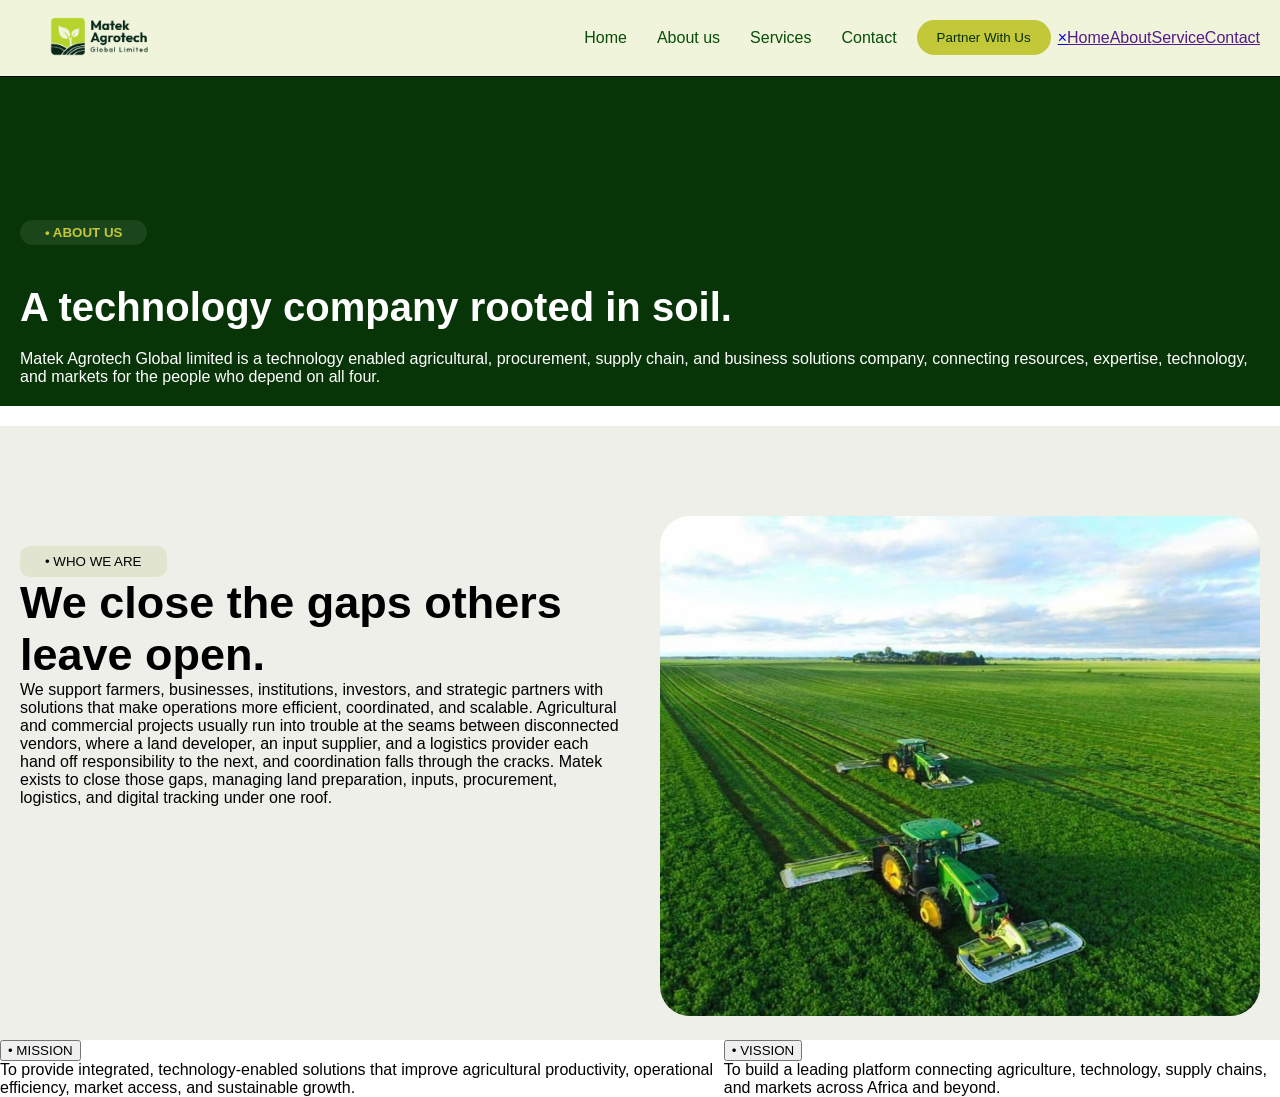
==== About.html @ 4105e04c "about" ====
<!DOCTYPE html>
<html lang="en">
<head>
    <meta charset="UTF-8">
    <meta name="viewport" content="width=device-width, initial-scale=1.0">
    <title>About</title>
    <link rel="stylesheet" href="index.css">
</head>
<body>
    <header>
        <div class="hero">
        <div class="logo"><img src="matek-logo - Copy.png" alt=""></div>
        <div class="nav-top">
            <nav class="list">
            <ul>
                <li><a href="index.html">Home</a></li>
                <li><a href="About.html">About us</a></li>
                <li><a href="service.html">Services</a></li>
                <li><a href="contact.html">Contact</a></li>
            </ul>
        </nav>
        <div class="nav-toogle">
        <div class="wiith"><button><a href="">Partner With Us</a></button></div>
       <button class="menu-icon">&#9776</button>
        <a href="#">&times;</a>
        <a href="">Home</a>
        <a href="">About</a>
        <a href="">Service</a>
        <a href="">Contact</a>
        </div>
       
       </div>
    </div>
</header>
<section class="Hope">
<div>
    <button>• ABOUT US</button>
    <h2>A technology company rooted in soil.</h2>
    <p>Matek Agrotech Global limited is a technology enabled agricultural, procurement, supply chain, and business solutions company, connecting resources, expertise, technology, and markets for the people who depend on all four.</p>
</div>
</section>
<section class="tired">
    <div class="otun">
      <button>• WHO WE ARE</button>
      <h2>We close the gaps others leave open.</h2>
      <p>We support farmers, businesses, institutions, investors, and strategic partners with solutions that make operations more efficient, coordinated, and scalable. Agricultural and commercial projects usually run into trouble at the seams between disconnected vendors, where a land developer, an input supplier, and a logistics provider each hand off responsibility to the next, and coordination falls through the cracks. Matek exists to close those gaps, managing land preparation, inputs, procurement, logistics, and digital tracking under one roof.</p>
    </div>
    <div class="osi">
        <img src="about-machinery.jpg" alt="Tractor working in a farm">
    </div>
</section>
<section class="Pledge">
    <div class="mission">
        <button>• MISSION</button>
        <p>To provide integrated, technology-enabled solutions that improve agricultural productivity, operational efficiency, market access, and sustainable growth.</p>
    </div>
    <div class="vission">
        <button>• VISSION</button>
        <p>To build a leading platform connecting agriculture, technology, supply chains, and markets across Africa and beyond.</p>
    </div>
</section>
</body>
</html>
---- index.css ----
*{

    margin: 0px;
    font-family: 'Segoe UI', Tahoma, Geneva, Verdana, sans-serif;
}
.hero{
    display: flex;
    justify-content: space-between;
    background-color: rgb(239, 244, 219);
    position: fixed;
    width: 100%;
    padding: 15px 10px;
    box-shadow: #000 0px 1px;
}
.hero nav ul {
    display: flex;
    gap: 10px;
    margin-left: 200px;
}
.nav-top{
    display: flex;
    align-items: center;
}
.hero nav ul li{
    list-style: none;
    margin-right: 20px;
   
}
.hero nav{
    display: flex;
}

.hero nav ul a{
    text-decoration: none;
    color: rgb(8, 77, 8);

}
.hero nav ul li a:hover{
    color: black;
    padding: 6px 16px;
    background-color: rgb(216, 223, 187);
    border-radius: 100px;
}
.logo img{
    width: 100px;
    margin-left: 40px;
}
.wiith button {
    background-color:#C2C837;
    padding: 10px 20px;
    border-radius: 20px;
    border: none;
    margin-right: 7px;
}
.wiith a{
    color: rgb(7, 45, 8);
    text-decoration: none;
}
.nav-toogle{
    display: flex;
    margin-right: 30px;
    align-items: center;
}
.menu-icon{
    display: none;
    padding: 2px;
}
.menu-icon:hover{
    cursor: pointer;
}
.split{
    display: flex;
    padding-top: 200px;
    background-image: url(hero-farmland.jpg);
    justify-content: space-between;
    color: white;
    margin-top: 0px;
    padding-bottom: 0px;
    inset: 0px;
}
.contxt{
    background-color: rgba(255, 255, 255, 0.08);
    padding: 12px 25px;
    border-radius: 100px;
    color: #D6E14C;
    border: none;
    margin-bottom: 20px;
    letter-spacing: 2px;
}
.partn {
    background-color:#C2C837 ;
    padding: 12px 25px;
    border-radius: 100px;
    border: none;
}
.partn a{
    text-decoration: none;
    color: black;
    font-weight: 700;
    font-size: 16px;
}
.partnership{
    width: 100%;
    height: 600px;
    background: linear-gradient(to left, rgba(3, 15, 0, 0), rgb(5, 26, 3));
    margin-top: -129px;
    padding-top: 130px;
    padding-left: 70px;
  
}
.partnership h3{
    margin-bottom: 20px;
}
.partnership p{
    margin-bottom: 30px;
}
.partn a:hover{
    color: black;
}
.Explore{
    border-radius: 100px;
    background-color: transparent;
    padding: 12px 25px;
    border-color: white;
}
.Explore a{
    color: white;
    text-decoration: none;
    font-weight: 700;
    font-size: 16px;
}
.split h3{
    font-size: 50px;
}
.slider img{
    width: 500px;
    border-radius: 20px;
    margin-right: 30px;
}
.hero-btn{
    display: flex;
    gap: 20px;
}
.About{
    display: flex;
    justify-self: center;
    gap: 100px;
    background-color:rgb(238, 239, 233);
    width: 100%;
    padding: 0px;
}
.allow{
    display: flex;
    justify-content: space-between;
    padding: 50px;
}
.column{
    background-color: rgb(216, 223, 187);
    border-radius: 20px;
    padding: 30px 40px 30px 20px;
    margin: 10px;
    background-color: white;
}
.About h3{
    font-size: 70px;
}
.box{
    padding: 70px 0px 0px 10px ;
    color: rgb(117, 128, 62);
    border-radius: 20px;
}
.box h3{
    font-size: 30px;

}
.box span{
    font-size: 25px;
    display: none;
}
.learn{
    display: flex;
    gap: 200px;
    background-color: rgb(216, 223, 187);
    padding: 80px 0px 100px 50px;
}
.left{
    margin-top:50px;
}
.left h2{
    font-size: 40px;
    display: flex;
    margin-bottom: 40px;
}
.right img{
    width: 500px;
    border-radius: 20px;
    box-shadow: 20px 10px 20px black;
    margin-right: 100px;
    margin-left: 0px;
}
.exist{
    background-color: rgb(239, 244, 219);
    padding: 5px 20px;
    border-radius: 100px;


    color:black;
    border: none;
    margin-bottom: 20px;
    letter-spacing: 2px;
}
.top{
    margin-left: 30px;
}
.column{

}
.delivers{
    background-color: rgb(239, 244, 219);
    width: 100%;
    height: 600px;

}
.inform{
    background-color:#C2C837 ;
    padding: 12px 25px;
    border-radius: 100px;
    border: none;
    font-weight: 700;
    margin-top: 20px;
}
.top button{
    background-color:rgb(216, 223, 187); 
    border: none;
    padding: 7px 20px;
    border-radius: 100px;
    letter-spacing: 2px;
    margin: 30px 0px 20px 0px;
}
.top p{
    font-weight: 700;
    font-size: 40px;
    margin-bottom: 50px;

}

.update{
    margin-right: 20px;
    border-radius: 30px;
    height: 300px;
    padding: 10px 20px 50px 30px;
    background-color: rgb(239, 244, 219);
}
.updatee{
    display: flex;
    flex-grow: 20px;
    margin-bottom: 100px;
    padding-left: 10px;
    justify-self: center;
}
.connect{
    padding: 20px 0px 0px 40px;
    background-color:rgb(216, 223, 187);
}
.connect p{
    justify-self: center;
    font-size: 18px;
}
.connect h3{
    justify-self: center;
    text-align: center;
    font-size: 30px;
    padding: 30px;
}
.Market{
    justify-self: center;
}
.Market button{
    background-color:rgb(239, 244, 219);
    border: none;
    padding: 8px 20px;
    border-radius: 100px;

}
.Market h2{
    text-align: center;
    font-size: 40px;
    font-weight: 750;
}
.built{
    background-color:rgb(5, 25, 5) ;
    padding-left: 60px;
}
.serve button{
    background-color: rgba(255, 255, 255, 0.08);
    padding: 12px 25px;
    border-radius: 100px;
    color: white;
    border: none;
    margin-bottom: 20px;
    text-align: center;
    letter-spacing: 2px;   
}
.who{
    background-color: rgba(255, 255, 255, 0.08);
    padding: 8px 28px;
    border-radius: 100px;
    border: none;
    font-weight: 700;
    margin: 100px 0px 50px 0px;
    color: #C2C837 ;
}
.our{
    background-color:#C2C837;
    padding: 12px 25px;
    border-radius: 100px;
    border: none;
    font-weight: 700;
    margin-top: 20px;
}

.built h2{
    margin-bottom: 30px;
    font-size: 50px;
}
.whom{
    color: white;
    padding-bottom: 100px;
}
.Build-on{
    background-color: rgb(239, 244, 219);
    padding-bottom: 100px;
}
.why button{
    background-color: rgb(216, 223, 187);
    border: none;
    padding: 8px 28px ;
    border-radius: 100px;
    margin: 90px 0px 60px 50px;
}
.why h2{
    font-size: 40px;
    color: rgb(5, 25, 5);
    margin-left: 30px;
}
.Ready {
    background-color:rgb(7, 45, 8) ;
    max-width: 95%;
    text-align: center;
    justify-self: center;
    border-radius: 20px;
    height: 350px;
    align-items: center;
}
.Ready h2{
    color: white;
    margin-top: 80px;
    padding-top: 50px;
    font-weight: 700;
    font-size: 35px;
    padding: 50px 0px 0px 0px;
    text-align: center;
    justify-content: center;
    justify-self: center;

}
.Ready p{
    padding: 30px 50px 0px 50px;
    text-align: center;
    justify-content: center;
    justify-self: center;
    color: rgba(229, 231, 229, 0.566);
    margin-bottom: 20px;
}
.Ready button{
    background-color: #C2C837; 
    border: none;
    padding: 8px 25px;
    border-radius: 100px;
    justify-content: center;
    
}
.Ready button a{
    color:rgb(7, 45, 8);
    text-decoration: none;
    font-size: 18px;
    
}
.contact{
    display: flex;
    gap: 20px;
    background-color:rgb(7, 45, 8) ;
    padding:50px 0px 0px 0px;
    justify-content: space-between;
    

}
.contact p{
    color: white;
    font-size: 15px;
    margin-left: 40px;
    margin-top: 20px; 
}
.about img{
    width: 150px;
    margin-left: 40px;
}
.Navigate h3{
    color: #C2C837;
}
.location h3{
    color: #C2C837;
}
.meet img{
    width: 30px;
    padding: 10px;
    border-radius: 360px;
    background-color: #C2C837;
}
.socials img{
    width: 30px;
    padding: 10px;
    background-color: #C2C837;
    border-radius: 360px;
    margin-top: 20px;
}
.make{
    display: flex;
    align-items: center;

}
.make img{
    max-height: 25px;
}
.okay{
    display: flex;
    padding-bottom: 10px;
}
.Navigate nav ul a{
    text-decoration: none;
    color: white;
    margin-left: -30px;
}
.Navigate nav ul li a:hover{
    color: #C2C837;
}
.Navigate h3{
    margin-bottom: 20px;

}
.Navigate nav ul li {
    list-style: none;
}
.okay p a{
    color: white;
    text-decoration: none;
}
.okay p a:hover{
    color: #C2C837;

}
.touch{
    justify-self: center;
    justify-content: center;
}
.Hope{
    background-color: rgb(8, 53, 8);
    padding-top: 200px;
}
.Hope button{
    background-color: rgba(255, 255, 255, 0.08);
    border: none;
    padding: 5px 25px;
    border-radius: 20px;
    font-weight: 700;
    color: #C2C837;
    margin: 20px;
}
.Hope h2{
    color: white;
    font-size: 40px;
    margin: 20px;
}
.Hope p{
    color: white;
    margin: 20px;
    padding-bottom: 20px;
}
.otun{
    margin: 20px;
    margin-top: 50px;
}
.otun button{
    padding: 8px 25px;
    border-radius: 10px;
    border:none ;
    background-color: rgba(216, 223, 187, 0.555);
}
.otun h2{
    font-size: 45px;
}
.osi img{
    width: 600px;
    margin: 20px;
    border-radius: 30px;
    height: 500px;
}
.tired{
    display: flex;
    background-color: rgb(238, 239, 233);
    padding-top: 70px;
}
.Pledge{
    display: flex;
}
@media screen and (max-width : 768px) {
    .menu-icon{
        display:flex;
        font-size: 22px;
    }
    .hero nav{
        display: none;
    }
    .logo{
        margin-left: -20px;
    }
    .split{
        padding-top:100px;
        display: block;
        
    }
    .hero{
        position: fixed;
    }
    .partnership{
        height: 500px;
        
    }
    .slider{
        gap: 0px;
        padding: 20px 0px 20px 20px;
    }
    .slider img{
        margin-left: 30px;
    }
    .partn{
        padding: 7px 15px;
    }
    .Explore{
        padding: 7px 15px;
    }
    .hero-btn{
        margin-left: -30px;
        gap: 3px;
    }
    .Explore a{
        font-size: 13px;
    }
    .partnership h3{
        font-size: 40px;
    }
    .wiith button{
        padding: 5px 12px;
    }
    .learn{
        display: contents;
    }
    .right {
        margin: 50px 0px 70px 0px;
    }
    .contxt{
        padding: 2px 15px;
        font-size: 11px;
        margin-left: -20px;
    }
    .About{
        display: contents;
        align-items: center;
        background-color: rgb(239, 244, 219);
    }
    .box{
        width: 150px;
        background-color: rgb(238, 239, 233);
        border-radius: 20px;
        margin-bottom: 0px;
        margin-top: 20px;
        justify-self: center;
        padding: 20px 30px 20px 20px;
    }
    .box span{
        display: contents;
        background-color: #C2C837 ;
        padding: 20px;
        }
        .contact{
            display: block;
            background-color: rgb(7, 45, 8);
            padding: 100px 20px 20px 20px;
        }
        .about{
            display: contents;
         ;
        }
        .Navigate{
            margin: 30px 0px 30px 40px;
            font-size: 16px;
            
        }
        .socials{
            margin-top: 30px;
        }
        .location{
            margin: 20px 0px 25px 45px;
        }
        .make{
            margin: 0px 0px 20px 40px;
        }
        .okay{
            margin: 0px 0px 20px 40px;
        }
        .top p{
            font-size: 30px;
            margin-left: 15px;
        }
        .right img{
            width: 400px;
            margin-left: 20px;
        }
        .learn h2{
            font-size: 30px;
            margin-left: 20px;
        }
        .left p{
            margin-left: 15px;
        }
        .top button{
            margin-left: 10px;
        }
        .exist{
            margin-left: 10px;
        }
        .inform{
            margin-left: 10px;
        }
        .learn{
            font-size: 14px;
        }
        .updatee{
            display: contents;
            height: 2000px;
        }
        .update{
            width: 250px;
            justify-items: center;
            justify-self: center;
            margin-top: 20px;
        }
        .delivers{
            height: 2000px;
        }
        .box h2{
            font-size: 13px;
            color: #000;
        }
        .slider img{
    width: 450px;
    border-radius: 20px;
}
.column{
    justify-content: center;
    justify-self: center;
    background-color: white;
    padding: 40px  30px 35px 35px;
    border-radius: 50px;
    margin-bottom: 20px;
    
}
.why h2{
    padding-left: 30px;
}
.allow{
    display: block;
}
.partnership{
    width:70%;
    height: 600px;
    background: linear-gradient(to left, rgba(3, 15, 0, 0), rgb(5, 26, 3));
    margin-top: -129px;
    padding-top: 130px;
    padding-left: 70px;
  
}
.why h2{
    font-size: 35px;
    margin-bottom: 20px;
}
.Market h2{
    font-size: 30px;
}
.connect h3{
    justify-self: center;
    text-align: center;
    font-size: 20px;
    padding: 30px;
}
.tired{
    display: contents;
}
.osi img{
    width: 500px;
    flex-shrink: 200px;
}
.otun h2{
    font-size: 30px;
    margin-top: 20px;
    margin-bottom: 20px;
}
.Pledge{
    display: contents;
}
.{
    width: 100px;
    background-color: rgb(216, 223, 187);
}

}
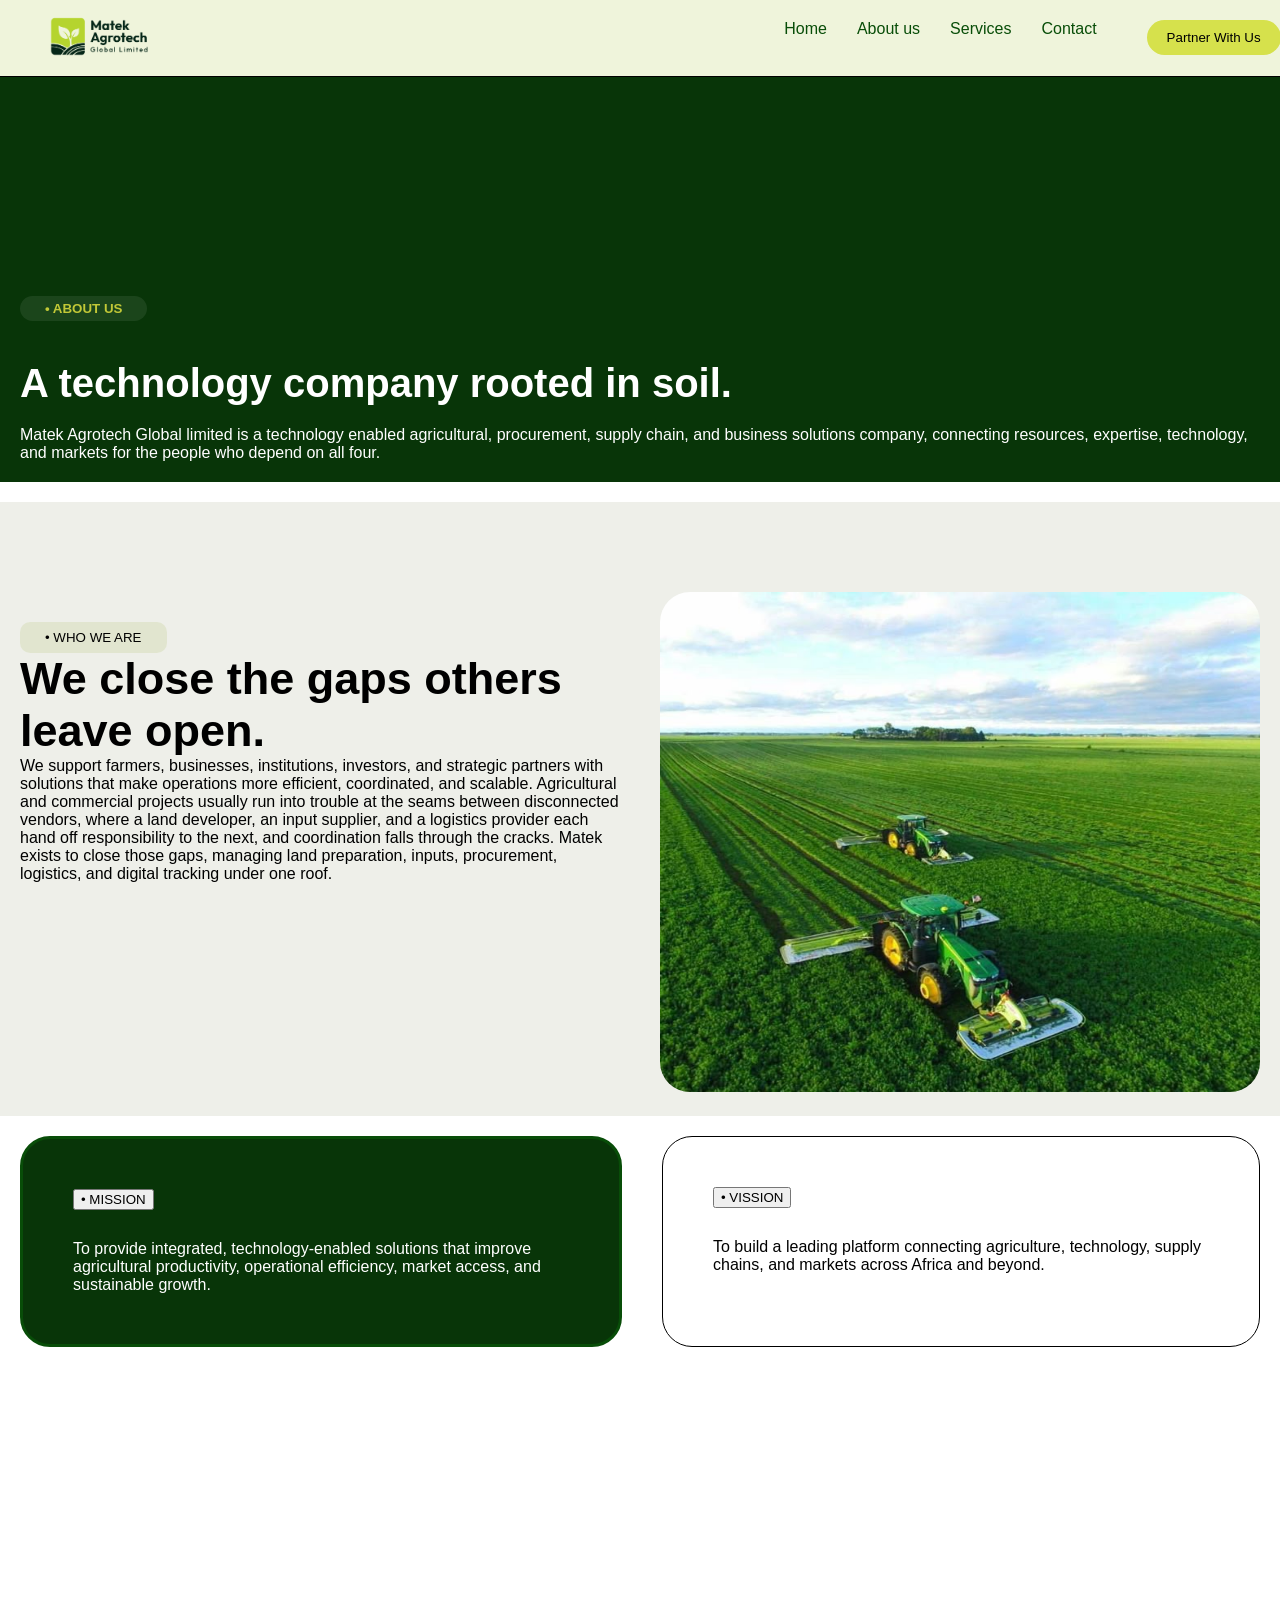
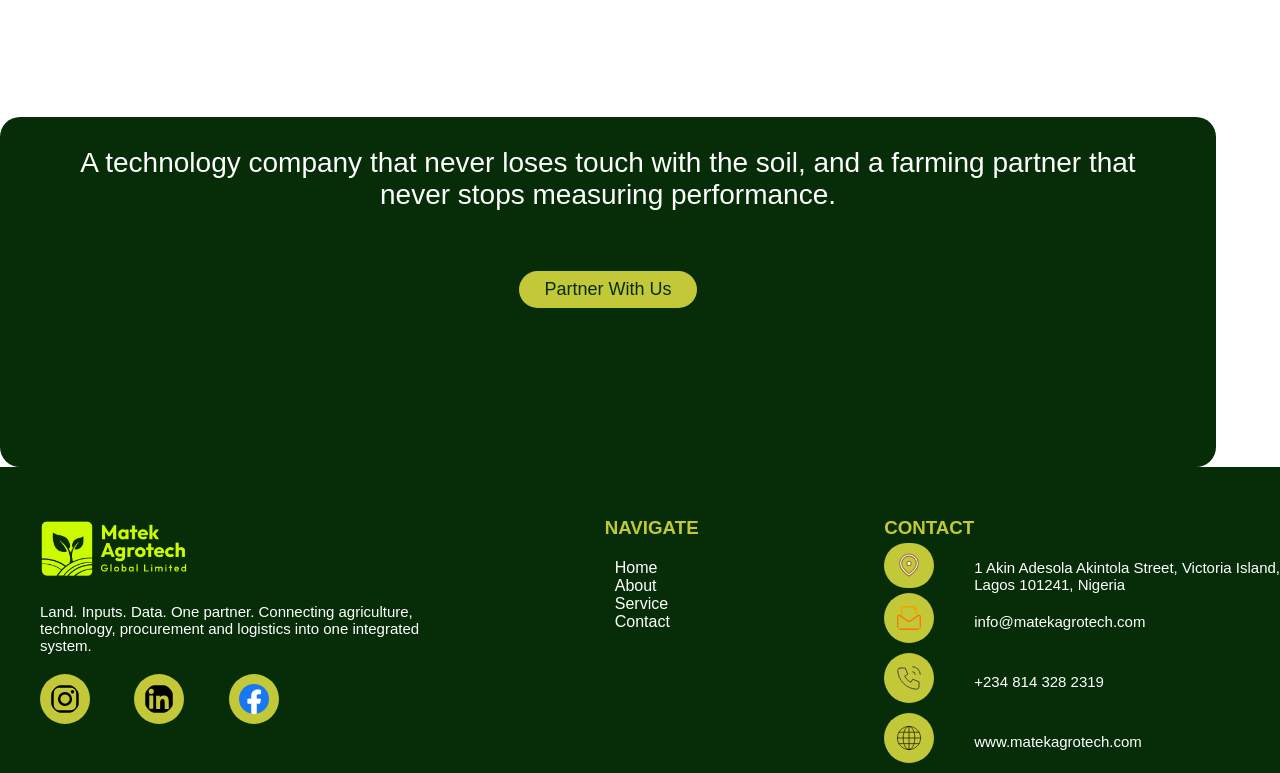
==== commit f7a97d30: "deploy" ====
--- a/About.html
+++ b/About.html
@@ -7,28 +7,24 @@
     <link rel="stylesheet" href="index.css">
 </head>
 <body>
-    <header>
+<header>
         <div class="hero">
         <div class="logo"><img src="matek-logo - Copy.png" alt=""></div>
         <div class="nav-top">
-            <nav class="list">
-            <ul>
+            <!--NAVBAR START-->
+            <nav class="navbar" id="navbar">
+            <ul class="nav-links" id="navLinks">
                 <li><a href="index.html">Home</a></li>
                 <li><a href="About.html">About us</a></li>
-                <li><a href="service.html">Services</a></li>
-                <li><a href="contact.html">Contact</a></li>
+                <li><a href="Sevice.html">Services</a></li>
+                <li><a href="Contact.html">Contact</a></li>
+                 <li><button class="cta-mobile"><a href="">Partner With Us</a></button></li>
             </ul>
+            <button class="cta-desktop"><a href="">Partner With Us</a></button>
+        <div class="hamburger" id="hamburger">&#9776</div>
+        <div class="close-btn" id="closeBtn">&times;</div>
         </nav>
-        <div class="nav-toogle">
-        <div class="wiith"><button><a href="">Partner With Us</a></button></div>
-       <button class="menu-icon">&#9776</button>
-        <a href="#">&times;</a>
-        <a href="">Home</a>
-        <a href="">About</a>
-        <a href="">Service</a>
-        <a href="">Contact</a>
-        </div>
-       
+        <!--NAVBAR END-->
        </div>
     </div>
 </header>
@@ -51,13 +47,64 @@
 </section>
 <section class="Pledge">
     <div class="mission">
-        <button>• MISSION</button>
-        <p>To provide integrated, technology-enabled solutions that improve agricultural productivity, operational efficiency, market access, and sustainable growth.</p>
+        <button class="cook">• MISSION</button>
+        <p class="goal">To provide integrated, technology-enabled solutions that improve agricultural productivity, operational efficiency, market access, and sustainable growth.</p>
     </div>
     <div class="vission">
-        <button>• VISSION</button>
-        <p>To build a leading platform connecting agriculture, technology, supply chains, and markets across Africa and beyond.</p>
+        <button class="cook">• VISSION</button>
+        <p class="goal">To build a leading platform connecting agriculture, technology, supply chains, and markets across Africa and beyond.</p>
     </div>
 </section>
+<section>
+    <div class="Ready">
+            <p class="tech">A technology company that never loses touch with the soil, and a farming partner that never stops measuring performance.</p>
+            <button class="touch"><a href="Contact">Partner With Us</a></button>
+        </div>
+</section>
+<section class="contact">
+        <div class="about">
+            <img src="matek-logo-chartreuse.png" alt="Matek Agrotech">
+            <p>Land. Inputs. Data. One partner. Connecting agriculture, <br> technology, procurement and logistics into one integrated <br> system.</p>
+            <div class="socials">
+                <img src="akar-icons--instagram-fill.svg" alt="gram">
+                <img src="akar-icons--linkedin-box-fill.svg" alt="LinkedIn">
+                <img src="logos--facebook.svg" alt="facebook">
+            </div>
+        </div>
+        <div class="Navigate">
+            <h3>NAVIGATE</h3>
+            <nav>
+                <ul>
+                    <li><a href="index.html">Home</a></li>
+                    <li><a href="About.html">About</a></li>
+                    <li><a href="Sevice.html">Service</a></li>
+                    <li><a href="Contact.html">Contact</a></li> 
+                </ul>
+            </nav>
+        </div>
+        <div class="meet">
+             <div class="location">
+              <h3>CONTACT</h3>
+        </div>
+        <div class="make">
+            <img src="fluent--location-12-regular.svg" alt="img">
+            <p>1 Akin Adesola Akintola Street, Victoria Island, <br> Lagos 101241, Nigeria</p>
+        </div>
+        <div class="okay">
+            <img src="marketeq--email-file.svg" alt="img">
+            <p><a href="mailto:info@matekagrotech.com">info@matekagrotech.com</a></p>
+        </div>
+        <div class="okay">
+            <img src="tabler--phone-call.svg" alt="img">
+            <p><a href="tel:+234 814 328 2319">+234 814 328 2319</a></p>
+        </div>
+        <div class="okay">
+            <img src="arcticons--emoji-web.svg" alt="img">
+            <p>www.matekagrotech.com</p>
+        </div>
+        </div>
+       
+    </section>
+    <script src="script.js"></script>
 </body>
 </html>
--- a/index.css
+++ b/index.css
@@ -1,13 +1,13 @@
 *{
 
     margin: 0px;
-    font-family: 'Segoe UI', Tahoma, Geneva, Verdana, sans-serif;
+    font-family: sans-serif;
 }
 .hero{
     display: flex;
     justify-content: space-between;
     background-color: rgb(239, 244, 219);
-    position: fixed;
+    position: relative;
     width: 100%;
     padding: 15px 10px;
     box-shadow: #000 0px 1px;
@@ -17,6 +17,7 @@
     gap: 10px;
     margin-left: 200px;
 }
+
 .nav-top{
     display: flex;
     align-items: center;
@@ -61,11 +62,11 @@
     margin-right: 30px;
     align-items: center;
 }
-.menu-icon{
+.openBtn{
     display: none;
     padding: 2px;
 }
-.menu-icon:hover{
+.openBtn:hover{
     cursor: pointer;
 }
 .split{
@@ -141,6 +142,26 @@
     display: flex;
     gap: 20px;
 }
+.cta-mobile {
+    display: none;
+    margin-top: 15px;
+    width: 100%;
+    }
+    .cta-desktop{
+        background-color: #D6E14C;
+        border: none;
+        padding: 10px 20px;
+        border-radius: 20px;
+    }
+    .cta-desktop a{
+        text-decoration: none;
+        color: black;
+    }
+.hamburger { 
+    display: none; 
+    font-size: 25px; 
+    cursor: pointer;
+}
 .About{
     display: flex;
     justify-self: center;
@@ -512,13 +533,162 @@
 }
 .Pledge{
     display: flex;
-}
-@media screen and (max-width : 768px) {
-    .menu-icon{
-        display:flex;
-        font-size: 22px;
-    }
-    .hero nav{
+    padding-bottom: 300px;
+}
+.mission{
+    background-color: rgb(8, 53, 8);
+    color: #fff;
+    width: 70%;
+    padding: 50px;
+    border:rgb(8, 77, 8) solid;
+    margin: 20px;
+    border-radius: 30px;
+}
+.cook{
+    margin-bottom: 30px;
+}
+.vission{
+    background-color: white;
+    color: #000;
+    width: 70%;
+    margin: 20px;
+    padding: 50px;
+    border:black 1px solid;
+    border-radius: 30px;
+}
+.tech{
+    font-size: 28px;
+}
+.Ready .tech{
+    color: white;
+    margin: 50px 0px 60px 0px;
+}
+.array{
+    display: flex;
+    justify-content: center;
+    padding: 40px 10px;
+    background-color: rgb(216, 223, 187);
+    text-align: center;
+    gap: 40px;
+    flex-wrap: wrap;
+}
+.pikin{
+    background-color: white;
+    padding: 30px;
+    text-align: left;
+    border-radius: 15px;
+    border:rgb(117, 128, 62) 1px solid;
+    max-width: 250px;
+}
+.pikin h3{
+    margin-bottom: 30px;
+    font-size: 20px;
+}
+.pikin p{
+    margin-bottom: 20px;
+    color: rgb(111, 111, 110);
+    font-size: 13px;
+}
+.pikin h4{
+     font-size: 15px;
+    
+}
+.pikin a{
+    text-decoration: none;
+    color: black;
+}
+.identity{
+    display: flex;
+   
+    padding: 20px;
+}
+.Bola{
+    background-color: rgb(216, 223, 187);
+}
+.Land{
+    justify-items: center;
+    font-size: 30px;
+    text-align: center;
+    padding-bottom: 20px;
+}
+.Land span{
+    color: green ;
+}
+.hole{
+    display: flex;
+    background-color: white;
+    padding: 10px;
+    gap: 20px;
+}
+.area{
+    background-color: white;
+    padding: 30px;
+    border-radius: 30px;
+    margin-left: 10px;
+}
+.fan{
+    width: 250px;
+    background-color: rgb(216, 223, 187);
+    border: black 1px solid;
+    padding: 15px 10px 15px 20px;
+    border-radius: 15px;
+}
+.note{
+    width:585px;
+    height: 100px;
+    border-radius: 15px;
+    background-color: rgb(216, 223, 187);
+    padding: 10px;
+    margin-top: 30px;
+}
+.direct{
+    background-color: rgb(7, 45, 8);
+    color: white;
+    padding: 30px;
+    margin-left: 30px;
+    border-radius: 30px;
+}
+.horse button{
+    padding: 10px 20px;
+    border-radius: 10px;
+    border: none;
+    background-color: #D6E14C;
+    font-size: 15px;
+    font-weight: bold;
+    margin-top: 30px;
+}
+
+
+@media screen and (max-width : 767px) {
+    .show{
+        background-color: #000;
+        width: 100px;
+        height: 200px;
+        color: white;
+    }
+    .identity{
+        display: block;
+    }
+    .hole{
+        display: contents;
+    }
+    .note{
+        max-width: 260px;
+    }
+    .Land{
+        font-size: 20px;
+    }
+    .direct{
+        margin-top: 30px;
+        flex-wrap: wrap;
+    }
+    .openBtn .show{
+        display: flex;
+    }
+    .nav-links .show{
+        display: contents;
+    }
+    .hero nav ul{
         display: none;
     }
     .logo{
@@ -527,7 +697,7 @@
     .split{
         padding-top:100px;
         display: block;
-        
+        margin-right: 0px;
     }
     .hero{
         position: fixed;
@@ -538,10 +708,12 @@
     }
     .slider{
         gap: 0px;
-        padding: 20px 0px 20px 20px;
+        padding: 0px 0px 30px 0px;
+        justify-self: center;
     }
     .slider img{
-        margin-left: 30px;
+        width: 90%;
+        margin-left: 10px;
     }
     .partn{
         padding: 7px 15px;
@@ -595,7 +767,7 @@
         .contact{
             display: block;
             background-color: rgb(7, 45, 8);
-            padding: 100px 20px 20px 20px;
+            padding: 40px 20px 40px 0px;
         }
         .about{
             display: contents;
@@ -623,8 +795,9 @@
             margin-left: 15px;
         }
         .right img{
-            width: 400px;
-            margin-left: 20px;
+            width: 70%;
+            margin-left: 10px;
+            box-shadow: none;
         }
         .learn h2{
             font-size: 30px;
@@ -663,8 +836,10 @@
             color: #000;
         }
         .slider img{
-    width: 450px;
+    width: 70%;
     border-radius: 20px;
+    justify-self: center;
+    margin-right: 0px;
 }
 .column{
     justify-content: center;
@@ -707,7 +882,8 @@
     display: contents;
 }
 .osi img{
-    width: 500px;
+    width: 340px;
+    height: 300px;
     flex-shrink: 200px;
 }
 .otun h2{
@@ -718,9 +894,44 @@
 .Pledge{
     display: contents;
 }
-.{
-    width: 100px;
-    background-color: rgb(216, 223, 187);
-}
+  .nav-links {
+    position: absolute;
+    top: 76px;
+    left: -200px;
+    width: 100%;
+    background: white;
+    flex-direction: column;
+    gap: 0;
+    padding: 20px;
+    display: none;
+  }
+  .nav-links.active {
+    display: flex; 
+    }
+  .nav-links li {
+    padding: 15px 0; 
+    width: 100%; 
+    border-bottom: 1px solid #eee; 
+    }
+  .nav-links a {
+     color: black;
+    }
+  .cta-desktop { 
+    display: none; 
+    }
+  .cta-mobile { 
+    display: block; 
+    background-color: #D6E14C;
+    border: none;
+    height: 40px;
+    border-radius: 30px;
+}
+.cta-mobile:hover{
+     background-color: #D6E14C;
+}
+  .hamburger { 
+    display: block;
+ }
+
 
 }
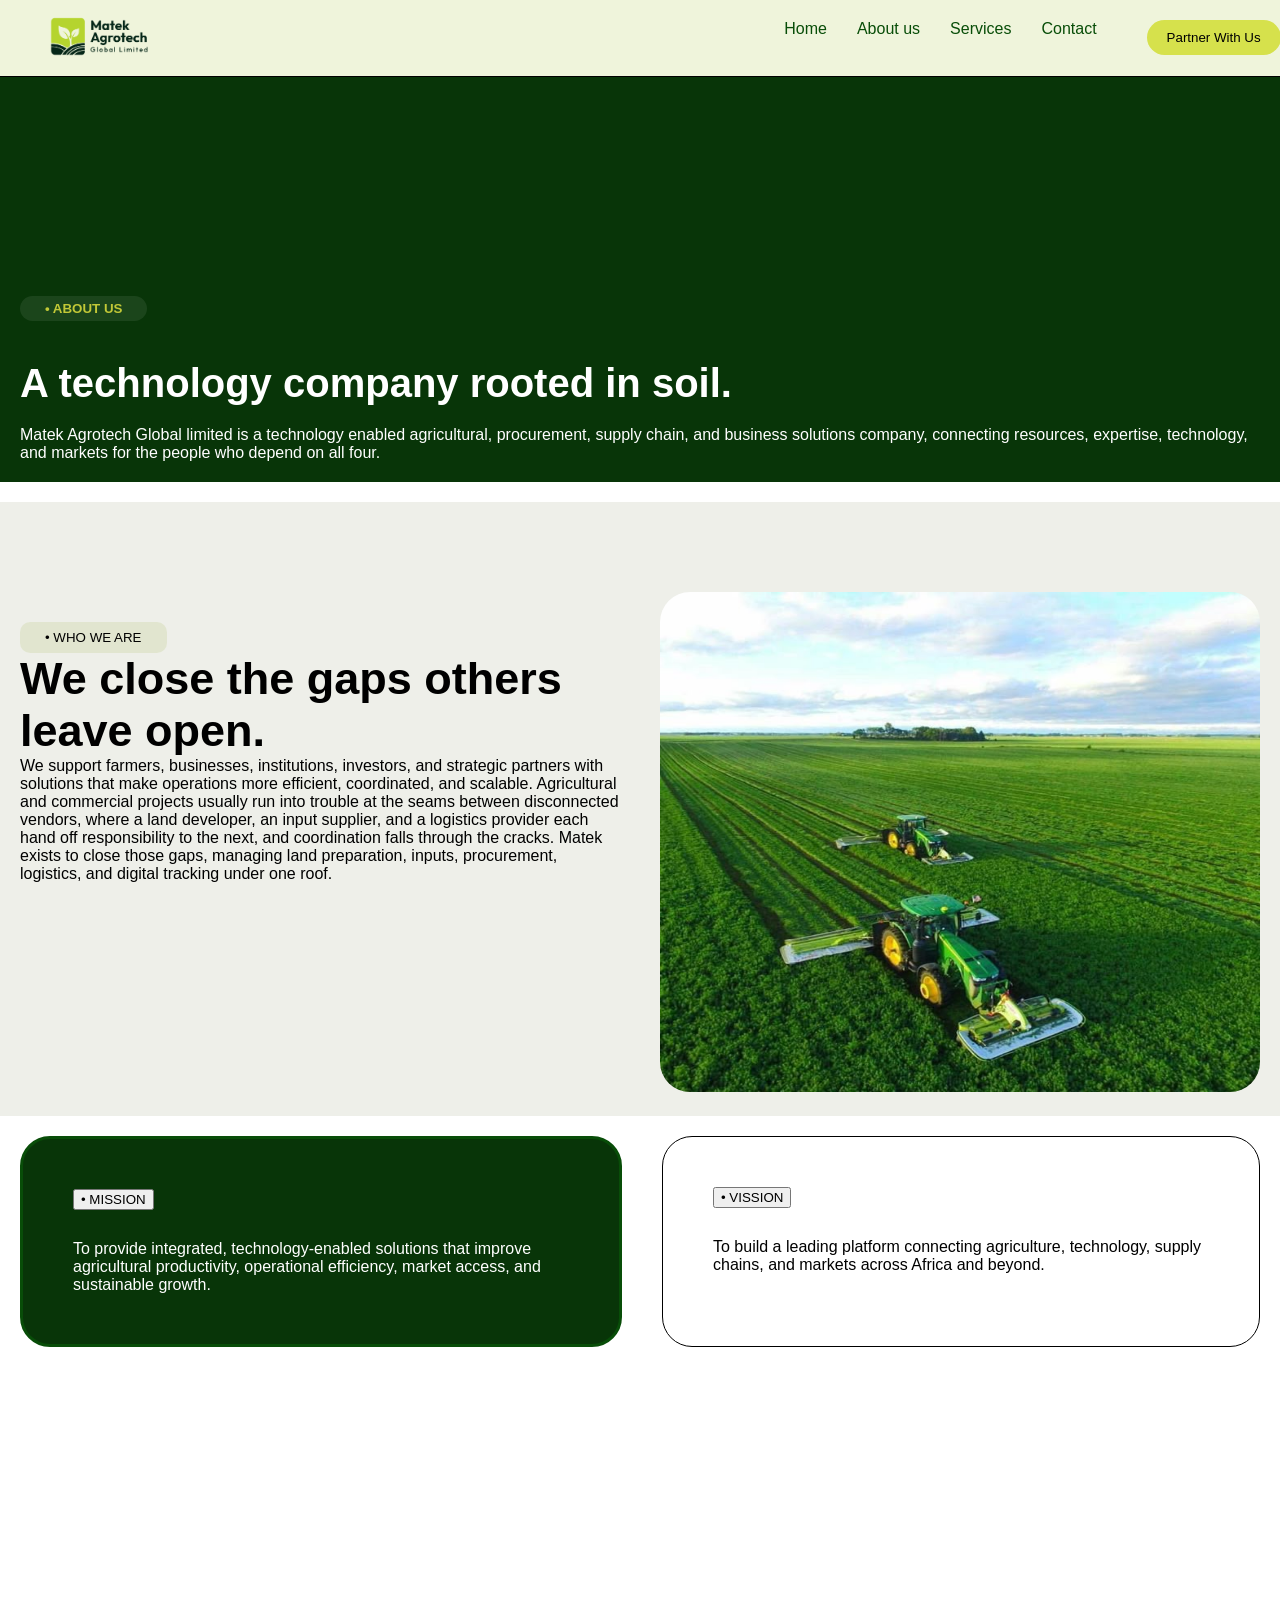
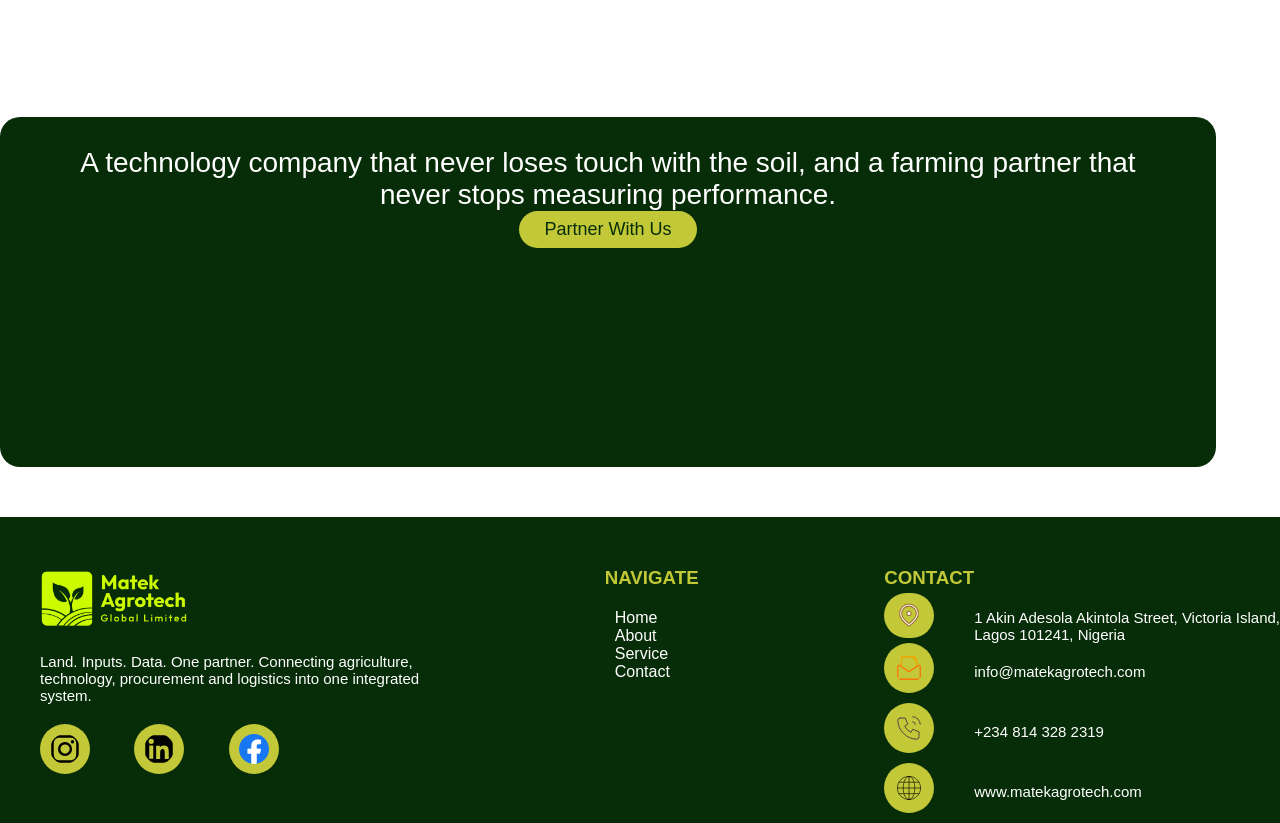
==== commit a7000a28: "push" ====
--- a/About.html
+++ b/About.html
@@ -55,7 +55,7 @@
         <p class="goal">To build a leading platform connecting agriculture, technology, supply chains, and markets across Africa and beyond.</p>
     </div>
 </section>
-<section>
+<section class="bloody">
     <div class="Ready">
             <p class="tech">A technology company that never loses touch with the soil, and a farming partner that never stops measuring performance.</p>
             <button class="touch"><a href="Contact">Partner With Us</a></button>
--- a/index.css
+++ b/index.css
@@ -561,7 +561,10 @@
 }
 .Ready .tech{
     color: white;
-    margin: 50px 0px 60px 0px;
+    margin: 50px 0px 0px 0px;
+}
+.bloody{
+    margin-bottom: 50px;
 }
 .array{
     display: flex;
@@ -850,8 +853,14 @@
     margin-bottom: 20px;
     
 }
+.touch{
+    margin: 30px;
+}
 .why h2{
     padding-left: 30px;
+}
+.Ready{
+    height: 470px;
 }
 .allow{
     display: block;
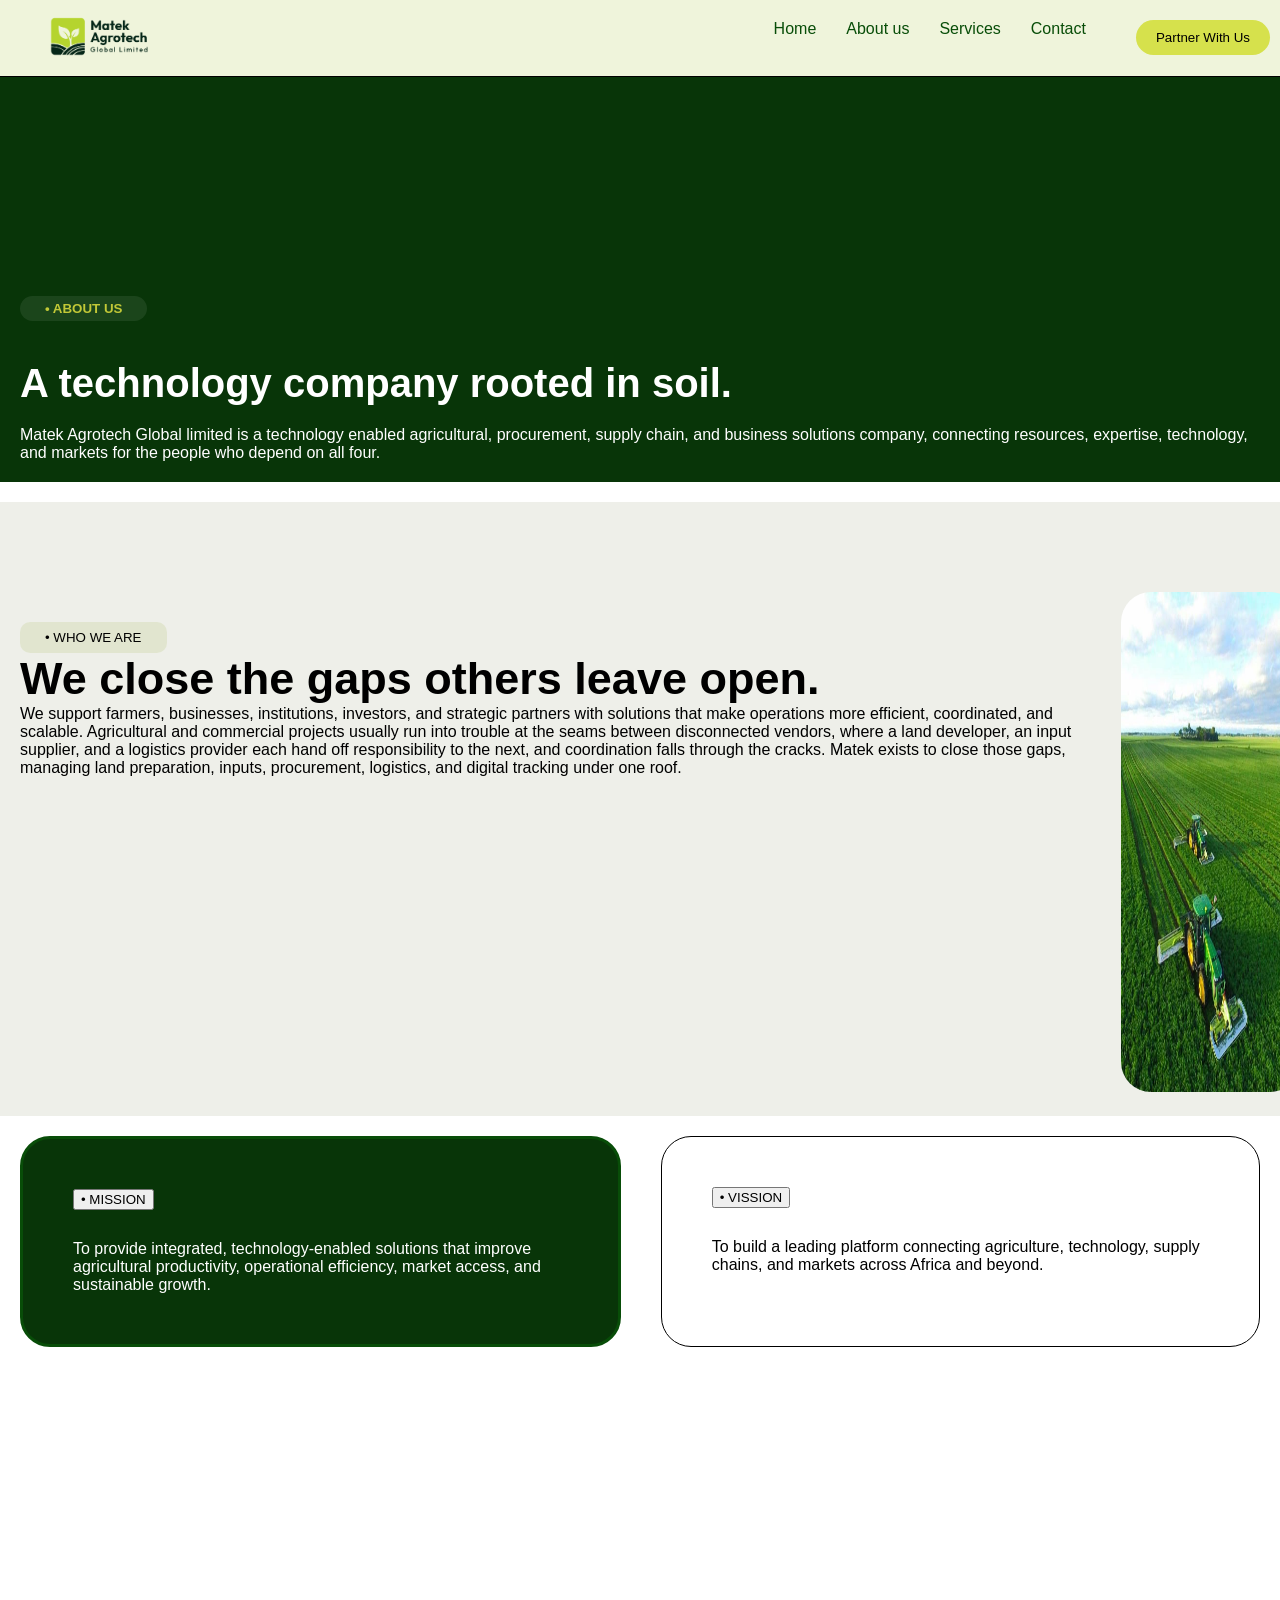
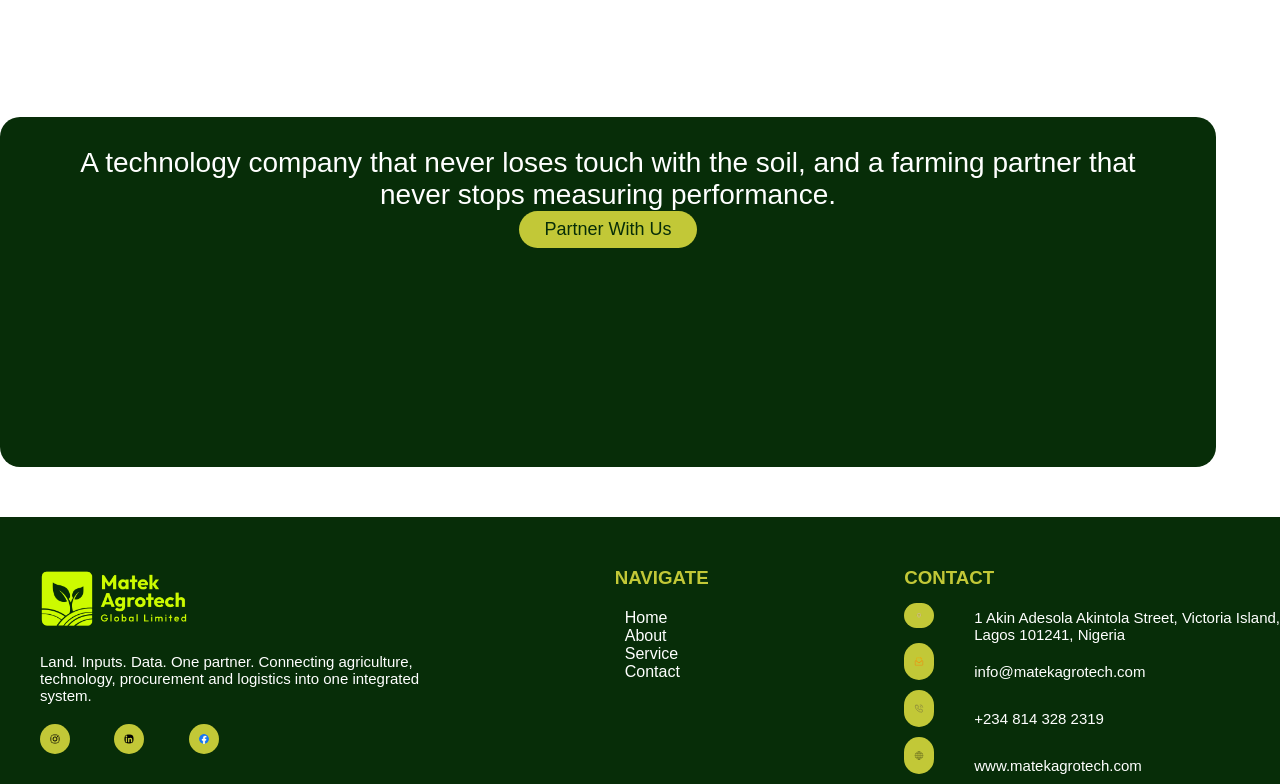
==== commit 994cbb84: "Hoope" ====
--- a/About.html
+++ b/About.html
@@ -22,7 +22,6 @@
             </ul>
             <button class="cta-desktop"><a href="">Partner With Us</a></button>
         <div class="hamburger" id="hamburger">&#9776</div>
-        <div class="close-btn" id="closeBtn">&times;</div>
         </nav>
         <!--NAVBAR END-->
        </div>
--- a/index.css
+++ b/index.css
@@ -943,4 +943,16 @@
  }
 
 
-}+}
+/* === MOBILE ALIGNMENT FIX === */
+
+/* 1. Stop horizontal scroll - this is the main cause */
+html, body {
+  overflow-x: hidden;
+  width: 100%;
+}
+* {
+  box-sizing: border-box;
+  max-width: 100%;
+}
+
